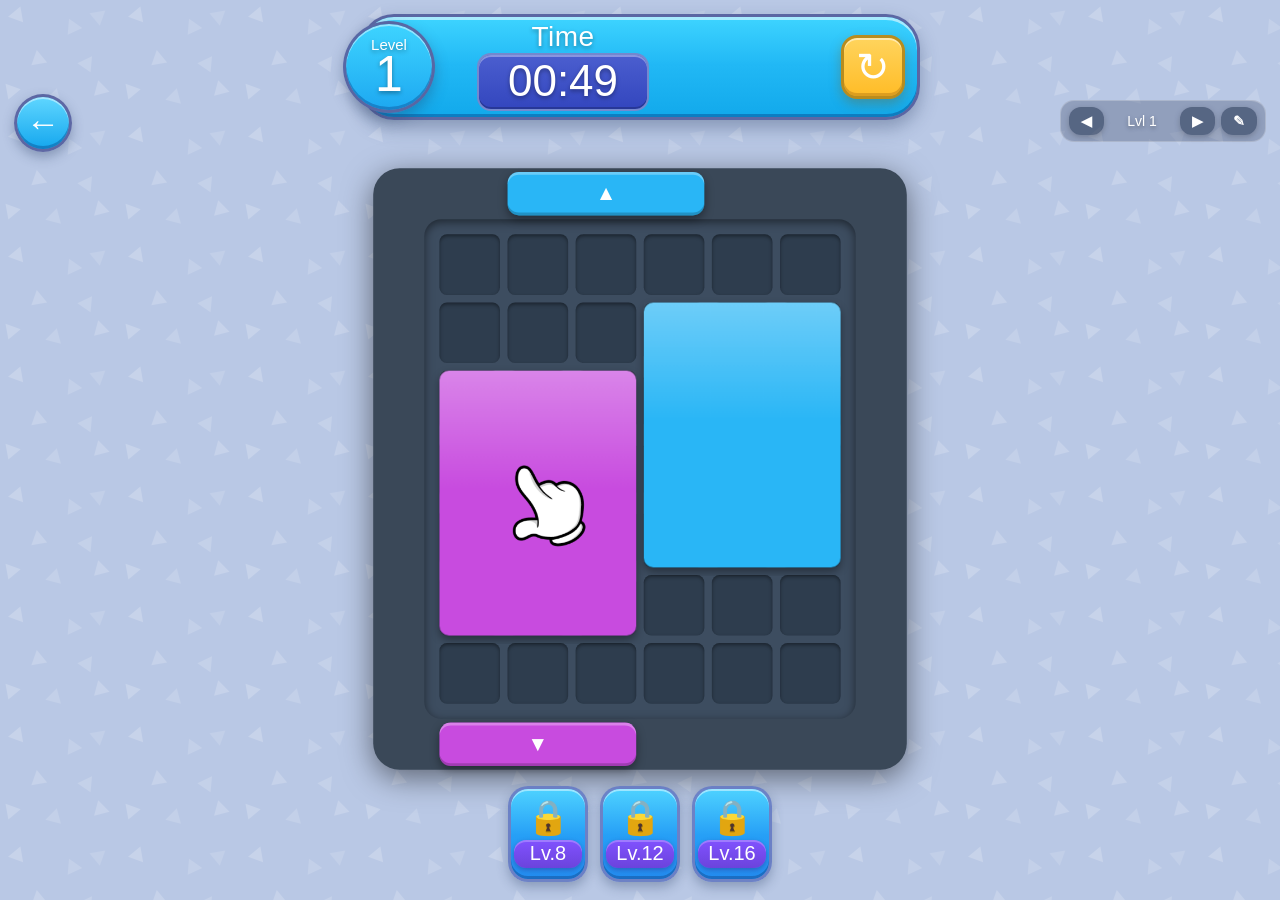
==== index.html @ 02e458e4 "27" ====
<!DOCTYPE html>
<html lang="ru">
<head>
  <meta charset="UTF-8">
  <meta name="viewport" content="width=device-width, initial-scale=1.0, user-scalable=no">
  <title>Puzzle</title>
  <link rel="stylesheet" href="css/game.css">
</head>
<body>
  <div id="hud-top">
    <button class="icon-btn" id="back-btn" aria-label="Back">←</button>
    <div id="hud-main">
      <div id="level-badge" aria-live="polite">
        <span class="badge-caption">Level</span>
        <span class="badge-value" id="level-value">1</span>
      </div>
      <div id="time-panel" aria-live="polite">
        <div id="time-caption">Time</div>
        <div id="time-value">03:30</div>
      </div>
      <button class="icon-btn icon-btn-restart" id="restart-btn" aria-label="Restart">↻</button>
    </div>
  </div>

  <div id="frame">
    <div id="scene">
      <div id="board"></div>
    </div>
  </div>

  <!-- Debug level nav -->
  <div id="level-nav" aria-label="Level debug switcher">
    <button class="nav-btn" id="prev-btn">◀</button>
    <span id="level-label">Lvl 1</span>
    <button class="nav-btn" id="next-btn">▶</button>
    <button class="nav-btn" id="editor-btn" title="Level Builder">✎</button>
  </div>

  <div id="boosters-bar" aria-label="Boosters">
    <button class="booster-btn" aria-label="Booster locked level 8">
      <span class="booster-icon">🔒</span>
      <span class="booster-lvl">Lv.8</span>
    </button>
    <button class="booster-btn" aria-label="Booster locked level 12">
      <span class="booster-icon">🔒</span>
      <span class="booster-lvl">Lv.12</span>
    </button>
    <button class="booster-btn" aria-label="Booster locked level 16">
      <span class="booster-icon">🔒</span>
      <span class="booster-lvl">Lv.16</span>
    </button>
  </div>

  <!-- Fade overlay -->
  <div id="fade-overlay"></div>
  <img id="tutorial-hand" src="tutor_hand.png" alt="" />
  <div id="start-overlay" style="display:none;">
    <div id="start-card">
      <h2 id="start-title">Well Done</h2>
      <div id="unlock-burst"></div>
      <div id="unlock-block" aria-hidden="true">
        <span class="stud"></span><span class="stud"></span>
        <span class="stud"></span><span class="stud"></span>
        <span class="stud"></span><span class="stud"></span>
        <span class="stud"></span><span class="stud"></span>
        <span class="arrow">↕</span>
      </div>
      <p id="start-subtitle">You have unlocked the <b>Arrow Block!</b></p>
      <p id="start-desc">Moves only in the given direction!</p>
      <button class="nav-btn" id="start-btn">CONTINUE</button>
    </div>
  </div>
  <div id="out-time-overlay" style="display:none;" aria-hidden="true">
    <div id="out-time-modal">
      <button id="out-time-close" class="out-time-close" aria-label="Close">✕</button>
      <div class="out-time-title">Out of Time!</div>
      <div class="out-time-card">
        <div class="out-time-clock">⏰</div>
        <div class="out-time-plus">+20</div>
        <div class="out-time-note">Get 20 seconds to keep playing!</div>
      </div>
      <button id="out-time-continue" class="out-time-cta">
        <span>Continue</span>
        <span class="out-time-price">🪙 900</span>
      </button>
    </div>

    <div id="fail-offer">
      <div class="fail-badge">30% OFF</div>
      <div class="fail-top">
        <div class="fail-coins"><span class="coin-stack">🪙🪙🪙</span><span class="coin-count">1200</span></div>
        <div class="fail-items">
          <span class="fail-item"><i>🧲</i>x1</span>
          <span class="fail-item"><i>⏰</i>x1</span>
          <span class="fail-item"><i>🚀</i>x1</span>
        </div>
      </div>
      <div class="fail-bottom">
        <div class="fail-label">Fail Offer</div>
        <div class="fail-price">5,99 US$</div>
        <button id="out-time-free" class="fail-free-btn">Continue Level for FREE</button>
      </div>
    </div>

    <div id="hold-hint">Hold to see the board</div>
  </div>

  <script src="js/constants.js"></script>
  <script src="levels/level1.js"></script>
  <script src="levels/level2.js"></script>
  <script src="levels/level3.js"></script>
  <script src="levels/level4.js"></script>
  <script src="levels/level5.js"></script>
  <script src="levels/level6.js"></script>
  <script src="levels/level7.js"></script>
  <script src="levels/level8.js"></script>
  <script src="levels/level9.js"></script>
  <script src="levels/level10.js"></script>
  <script src="levels/level11.js"></script>
  <script src="levels/level12.js"></script>
  <script src="levels/level13.js"></script>
  <script src="levels/level14.js"></script>
  <script src="levels/level15.js"></script>
  <script src="levels/level16.js"></script>
  <script src="levels/level17.js"></script>
  <script src="levels/level18.js"></script>
  <script src="levels/level19.js"></script>
  <script src="levels/level20.js"></script>
  <script src="levels/level21.js"></script>
  <script src="levels/level22.js"></script>
  <script src="levels/level23.js"></script>
  <script src="levels/level24.js"></script>
  <script src="levels/level25.js"></script>
  <script src="levels/level26.js"></script>
  <script src="levels/level27.js"></script>
  <script src="js/engine.js"></script>
  <script src="js/main.js"></script>
</body>
</html>
---- css/game.css ----
* { margin: 0; padding: 0; box-sizing: border-box; }

body {
  overflow: hidden;
  width: 100vw;
  height: 100dvh;
  background-color: #b9c8e5;
  background-image: url("data:image/svg+xml,%3Csvg xmlns='http://www.w3.org/2000/svg' width='120' height='120'%3E%3Cpolygon points='18,6 10,20 26,20' fill='rgba(255,255,255,0.2)' transform='rotate(20,18,13)'/%3E%3Cpolygon points='72,18 64,32 80,32' fill='rgba(255,255,255,0.15)' transform='rotate(-25,72,25)'/%3E%3Cpolygon points='100,8 92,22 108,22' fill='rgba(255,255,255,0.12)' transform='rotate(50,100,15)'/%3E%3Cpolygon points='38,50 30,64 46,64' fill='rgba(255,255,255,0.18)' transform='rotate(-10,38,57)'/%3E%3Cpolygon points='88,55 80,69 96,69' fill='rgba(255,255,255,0.16)' transform='rotate(35,88,62)'/%3E%3Cpolygon points='10,82 2,96 18,96' fill='rgba(255,255,255,0.2)' transform='rotate(-40,10,89)'/%3E%3Cpolygon points='55,88 47,102 63,102' fill='rgba(255,255,255,0.14)' transform='rotate(15,55,95)'/%3E%3Cpolygon points='100,80 92,94 108,94' fill='rgba(255,255,255,0.18)' transform='rotate(-15,100,87)'/%3E%3C/svg%3E");
  background-size: 120px 120px;
  font-family: 'Arial Black', Impact, sans-serif;
}

/* ── top HUD ──────────────────────────────────────────────────────────── */
#hud-top {
  position: fixed;
  top: max(10px, env(safe-area-inset-top));
  left: 0;
  right: 0;
  z-index: 10000;
  display: flex;
  align-items: center;
  justify-content: center;
  padding: 0 10px;
}
#hud-main {
  width: min(500px, calc(100vw - 20px));
  min-height: clamp(58px, 9.2vw, 74px);
  border-radius: clamp(24px, 4vw, 34px);
  border: 3px solid rgba(95, 99, 160, 0.95);
  background: linear-gradient(180deg, #3ed4ff 0%, #21b8f5 48%, #12a9eb 100%);
  box-shadow:
    inset 0 3px 0 rgba(255,255,255,0.55),
    inset 0 -3px 0 rgba(8,72,143,0.45),
    0 8px 18px rgba(34,56,94,0.34);
  padding: 6px clamp(8px, 2vw, 12px) 6px clamp(52px, 8.8vw, 62px);
  display: flex;
  align-items: center;
  justify-content: space-between;
  position: relative;
}
#level-badge {
  position: absolute;
  left: clamp(-20px, -3.8vw, -14px);
  top: 50%;
  transform: translateY(-50%);
  width: clamp(74px, 13.2vw, 92px);
  height: clamp(74px, 13.2vw, 92px);
  border-radius: 50%;
  border: 3px solid rgba(91, 99, 160, 0.95);
  background: linear-gradient(180deg, #3ed4ff 0%, #1da8f1 100%);
  box-shadow:
    inset 0 2px 0 rgba(255,255,255,0.45),
    inset 0 -3px 0 rgba(12,74,142,0.4),
    0 6px 14px rgba(34,56,94,0.34);
  color: #fff;
  display: flex;
  flex-direction: column;
  align-items: center;
  justify-content: center;
  text-shadow: 0 2px 4px rgba(0,0,0,0.35);
}
.badge-caption {
  font-size: clamp(11px, 2vw, 15px);
  line-height: 1;
}
.badge-value {
  font-size: clamp(35px, 6.2vw, 50px);
  line-height: 0.9;
}
#time-panel {
  margin-left: clamp(36px, 7vw, 52px);
  display: flex;
  flex-direction: column;
  align-items: center;
  gap: 2px;
  color: #fff;
  text-shadow: 0 2px 4px rgba(0,0,0,0.35);
}
#time-caption {
  font-size: clamp(18px, 3.6vw, 28px);
  line-height: 1;
  letter-spacing: 0.5px;
}
#time-value {
  font-size: clamp(30px, 5.3vw, 44px);
  line-height: 1;
  min-width: clamp(122px, 24vw, 172px);
  text-align: center;
  padding: 4px 10px 6px;
  border-radius: 14px;
  border: 2px solid rgba(122, 144, 208, 0.9);
  background: linear-gradient(180deg, #4b5ecf 0%, #3346be 100%);
  box-shadow:
    inset 0 2px 0 rgba(255,255,255,0.34),
    inset 0 -2px 0 rgba(26, 36, 102, 0.45);
}
.icon-btn {
  width: clamp(46px, 8vw, 58px);
  height: clamp(46px, 8vw, 58px);
  border: 3px solid rgba(95, 99, 160, 0.95);
  border-radius: 50%;
  background: linear-gradient(180deg, #5fd6ff 0%, #15a7ee 100%);
  color: #fff;
  font-size: clamp(24px, 4.6vw, 34px);
  line-height: 1;
  cursor: pointer;
  box-shadow:
    inset 0 2px 0 rgba(255,255,255,0.45),
    inset 0 -3px 0 rgba(9,72,138,0.42),
    0 5px 12px rgba(34,56,94,0.34);
}
.icon-btn-restart {
  border-radius: 16px;
  width: clamp(50px, 8.8vw, 64px);
  height: clamp(50px, 8.8vw, 64px);
  font-size: clamp(28px, 4.8vw, 40px);
  border-color: #b88c1e;
  background: linear-gradient(180deg, #ffd45d 0%, #ffbc27 100%);
  box-shadow:
    inset 0 2px 0 rgba(255,255,255,0.5),
    inset 0 -3px 0 rgba(179,121,18,0.45),
    0 5px 12px rgba(128,91,18,0.35);
}
.icon-btn:active { transform: scale(0.95); }
#back-btn {
  position: fixed;
  left: clamp(8px, 2vw, 16px);
  top: calc(max(10px, env(safe-area-inset-top)) + clamp(68px, 10vw, 84px));
}

/* ── рамка вокруг доски ───────────────────────────────────────────────── */
#frame {
  position: fixed;
  top: 55%;
  left: 50%;
  transform: translate(-50%, -50%);
  background: #3a4858;
  border-radius: 28px;
  box-shadow: 0 8px 32px rgba(0,0,0,0.5);
}

/* ── доска ────────────────────────────────────────────────────────────── */
#scene { position: relative; }

#board {
  display: grid;
  grid-template-columns: repeat(6, 64px);
  grid-template-rows:    repeat(7, 64px);
  gap: 8px;
  padding: 16px;
  background: #3d4d60;
  border-radius: 18px;
  box-shadow: inset 0 3px 10px rgba(0,0,0,0.5);
}

.board-cell {
  background: #2e3d4e;
  border-radius: 8px;
  box-shadow: inset 0 2px 4px rgba(0,0,0,0.4);
}

/* ── стенки ───────────────────────────────────────────────────────────── */
.wall {
  position: absolute;
  display: flex;
  align-items: center;
  justify-content: center;
  border-radius: 12px;
  color: white;
  font-size: 22px;
  z-index: 30;
  box-shadow: 0 4px 10px rgba(0,0,0,0.4),
              inset 0 3px 0 rgba(255,255,255,0.3),
              inset 0 -3px 0 rgba(0,0,0,0.2);
  pointer-events: none;
  user-select: none;
}

.wall.green  { background: #4caf50; }
.wall.cyan   { background: #29b6f6; }
.wall.purple { background: #c84bdf; }
.wall.orange { background: #ff9800; }
.wall.blue   { background: #1e88e5; }
.wall.yellow { background: #ffc107; }
.wall.red    { background: #f44336; }
.wall.pink   { background: #ff5fa2; }
.wall { transition: transform 0.12s, filter 0.12s, box-shadow 0.12s; }

@keyframes shake {
  0%,100% { transform: translateX(0); }
  20%     { transform: translateX(-7px); }
  40%     { transform: translateX(7px); }
  65%     { transform: translateX(-4px); }
  85%     { transform: translateX(4px); }
}
.figure.shake { animation: shake 0.35s ease; }

@keyframes jelly {
  0%   { transform: scale(1,    1   ); }
  18%  { transform: scale(1.13, 0.87); }
  38%  { transform: scale(0.9,  1.11); }
  56%  { transform: scale(1.07, 0.94); }
  72%  { transform: scale(0.97, 1.03); }
  86%  { transform: scale(1.02, 0.99); }
  100% { transform: scale(1,    1   ); }
}
.figure.jelly {
  animation: jelly 0.48s cubic-bezier(.36,.07,.19,.97);
  transform-origin: center bottom;
}

/* ── фигуры ───────────────────────────────────────────────────────────── */
.figure {
  position: absolute;
  cursor: grab;
  z-index: 10;
  user-select: none;
  touch-action: none;
  transition: transform 0.12s ease-out, filter 0.12s ease-out;
}
.figure.dragging {
  cursor: grabbing;
  z-index: 20;
  transform: scale(1.07) translateY(-6px);
  transition: left 0.07s ease-out, top 0.07s ease-out,
              transform 0.12s ease-out, filter 0.12s ease-out;
}
.figure.returning {
  transition: left 0.2s cubic-bezier(.25,.8,.25,1),
              top  0.2s cubic-bezier(.25,.8,.25,1),
              transform 0.12s ease-out, filter 0.12s ease-out;
}
@keyframes outlineBreak {
  0% { transform: scale(1.04); }
  45% { transform: scale(1.14); }
  100% { transform: scale(1); }
}
.figure.outline-break {
  animation: outlineBreak 0.3s ease-out;
}
.figure canvas {
  position: absolute;
  top: 0; left: 0;
  pointer-events: none;
}

/* ── внутренние серые блоки (неперетаскиваемые) ─────────────────────── */
.blocker {
  position: absolute;
  z-index: 7;
  pointer-events: none;
  user-select: none;
}
.blocker canvas {
  position: absolute;
  top: 0;
  left: 0;
  pointer-events: none;
  filter: saturate(0.2) brightness(0.9);
}
.figure-arrow {
  position: absolute;
  inset: 0;
  display: flex;
  align-items: center;
  justify-content: center;
  color: rgba(255,255,255,0.9);
  font-family: 'Arial Black', Impact, sans-serif;
  font-size: 52px;
  line-height: 1;
  text-shadow: 0 2px 8px rgba(0,0,0,0.35);
  pointer-events: none;
  z-index: 1;
}

/* ── призрак на сетке ────────────────────────────────────────────────── */
#ghost {
  position: absolute;
  z-index: 5;
  pointer-events: none;
  transition: left 0.05s ease-out, top 0.05s ease-out;
}
#ghost canvas {
  position: absolute;
  top: 0; left: 0;
}

/* ── fade overlay ────────────────────────────────────────────────────── */
#fade-overlay {
  position: fixed;
  inset: 0;
  background: #000;
  z-index: 99999;
  pointer-events: none;
  opacity: 1;
  transition: opacity 0.35s ease;
}
#tutorial-hand {
  position: fixed;
  left: 0;
  top: 0;
  width: 84px;
  height: auto;
  pointer-events: none;
  z-index: 9000;
  opacity: 0;
  display: none;
  transform: translate(0, 0);
  transition: opacity 0.22s ease;
}
#start-overlay {
  position: fixed;
  inset: 0;
  display: none;
  align-items: center;
  justify-content: center;
  background: rgba(0,0,0,0.86);
  z-index: 99998;
  opacity: 0;
  transition: opacity 0.3s ease;
}
#start-card {
  width: min(92vw, 430px);
  text-align: center;
  color: #fff;
  font-family: 'Arial Black', Impact, sans-serif;
  position: relative;
  padding: 24px 18px 28px;
}
#start-title {
  margin: 0 0 18px 0;
  font-size: clamp(46px, 10vw, 64px);
  line-height: 0.95;
  letter-spacing: 1px;
  color: #f6f7ff;
  text-shadow:
    0 0 0 #1f2fd9,
    0 4px 0 #2434e7,
    0 0 12px rgba(80,94,255,0.75);
}
#unlock-burst {
  position: absolute;
  left: 50%;
  top: 148px;
  transform: translateX(-50%);
  width: 280px;
  height: 280px;
  border-radius: 50%;
  background:
    radial-gradient(circle, rgba(255,255,255,0.58) 0%, rgba(255,255,255,0.18) 28%, rgba(255,255,255,0) 66%),
    conic-gradient(from 0deg, rgba(255,255,255,0.42), rgba(255,255,255,0.02), rgba(255,255,255,0.36), rgba(255,255,255,0.02), rgba(255,255,255,0.42));
  filter: blur(1px);
  z-index: 0;
  pointer-events: none;
}
#unlock-block {
  width: 126px;
  height: 186px;
  border-radius: 24px;
  margin: 0 auto 18px;
  position: relative;
  z-index: 1;
  background: linear-gradient(180deg, #ffa646 0%, #ff9f35 36%, #f58a1b 100%);
  box-shadow:
    inset 0 3px 0 rgba(255,255,255,0.45),
    inset 0 -4px 0 rgba(0,0,0,0.2),
    0 14px 36px rgba(0,0,0,0.56);
  display: grid;
  grid-template-columns: 1fr 1fr;
  grid-template-rows: repeat(4, 1fr);
  padding: 14px 16px;
  gap: 10px 12px;
}
#unlock-block .stud {
  background: #df7b15;
  border-radius: 999px;
  box-shadow: inset 0 2px 0 rgba(255,255,255,0.33), 0 1px 1px rgba(0,0,0,0.28);
}
#unlock-block .arrow {
  position: absolute;
  inset: 0;
  display: flex;
  align-items: center;
  justify-content: center;
  font-size: 112px;
  line-height: 1;
  color: rgba(255,248,231,0.76);
  text-shadow: 0 3px 8px rgba(0,0,0,0.28);
}
#start-subtitle {
  margin: 0 0 8px 0;
  font-size: clamp(27px, 5vw, 37px);
  line-height: 1.08;
}
#start-subtitle b {
  color: #2de03e;
}
#start-desc {
  margin: 0 0 20px 0;
  font-size: clamp(22px, 4.6vw, 32px);
  color: #b6aefb;
  text-shadow: 0 2px 7px rgba(123,112,255,0.55);
}
#start-overlay #start-btn {
  border: 3px solid #c28f0d;
  background: linear-gradient(180deg, #8bf913 0%, #47c80b 100%);
  color: #fff;
  box-shadow:
    inset 0 4px 0 rgba(255,255,255,0.24),
    0 7px 0 #2a8308,
    0 12px 22px rgba(0,0,0,0.5);
  font-size: clamp(34px, 7vw, 52px);
  padding: 12px 34px;
  border-radius: 24px;
  letter-spacing: 1px;
}
#start-overlay #start-btn:hover {
  background: linear-gradient(180deg, #97ff1f 0%, #54d711 100%);
}
#start-overlay #start-btn:active {
  transform: translateY(4px) scale(0.98);
  box-shadow:
    inset 0 4px 0 rgba(255,255,255,0.22),
    0 3px 0 #2a8308,
    0 8px 14px rgba(0,0,0,0.42);
}

/* ── out of time overlay ─────────────────────────────────────────────── */
#out-time-overlay {
  position: fixed;
  inset: 0;
  display: none;
  flex-direction: column;
  align-items: center;
  justify-content: center;
  gap: 12px;
  padding: max(14px, env(safe-area-inset-top)) 12px max(12px, env(safe-area-inset-bottom));
  background: rgba(15, 20, 39, 0.76);
  z-index: 99997;
  opacity: 0;
  transition: opacity 0.22s ease;
}
#out-time-overlay.preview-board {
  background: rgba(15, 20, 39, 0.2);
}
#out-time-overlay.preview-board #out-time-modal,
#out-time-overlay.preview-board #fail-offer {
  opacity: 0;
  transform: translateY(6px) scale(0.96);
}
#out-time-modal,
#fail-offer {
  transition: opacity 0.16s ease, transform 0.16s ease;
}
#out-time-modal {
  width: min(86vw, 350px);
  border-radius: 28px;
  border: 4px solid #a7c1ff;
  background: linear-gradient(180deg, #28c9ff 0%, #1fb9f2 100%);
  box-shadow:
    inset 0 3px 0 rgba(255,255,255,0.5),
    inset 0 -4px 0 rgba(13,95,166,0.45),
    0 18px 30px rgba(0,0,0,0.46);
  padding: 14px 12px 14px;
  position: relative;
}
.out-time-title {
  width: min(70vw, 250px);
  margin: -34px auto 12px;
  border-radius: 22px;
  border: 3px solid #92b2ff;
  background: linear-gradient(180deg, #48dbff 0%, #24bdf2 100%);
  text-align: center;
  color: #ffffff;
  text-shadow: 0 2px 4px rgba(0,0,0,0.35);
  font-size: clamp(24px, 6.2vw, 42px);
  padding: 8px 10px 10px;
  box-shadow:
    inset 0 2px 0 rgba(255,255,255,0.48),
    inset 0 -3px 0 rgba(20,105,178,0.45),
    0 8px 14px rgba(0,0,0,0.27);
}
.out-time-close {
  position: absolute;
  right: -10px;
  top: -10px;
  width: 44px;
  height: 44px;
  border-radius: 50%;
  border: 3px solid #f5a5b8;
  background: linear-gradient(180deg, #ff5f8d 0%, #e42f60 100%);
  color: #fff;
  font-size: 22px;
  cursor: pointer;
  box-shadow:
    inset 0 2px 0 rgba(255,255,255,0.42),
    inset 0 -3px 0 rgba(132,15,47,0.45),
    0 6px 10px rgba(0,0,0,0.3);
}
.out-time-card {
  border-radius: 20px;
  border: 3px solid #5087da;
  background: linear-gradient(180deg, #335fb2 0%, #3354a2 100%);
  box-shadow:
    inset 0 2px 0 rgba(255,255,255,0.24),
    inset 0 -2px 0 rgba(25,46,95,0.44);
  color: #fff;
  text-align: center;
  padding: 10px 8px 12px;
}
.out-time-clock {
  font-size: 58px;
  line-height: 1;
}
.out-time-plus {
  font-size: clamp(44px, 10vw, 74px);
  line-height: 0.95;
  text-shadow: 0 2px 4px rgba(0,0,0,0.36);
}
.out-time-note {
  margin-top: 4px;
  font-size: clamp(20px, 4.2vw, 28px);
  text-shadow: 0 2px 4px rgba(0,0,0,0.4);
}
.out-time-cta {
  width: min(66vw, 210px);
  margin: 12px auto 0;
  border-radius: 14px;
  border: 3px solid #8ec118;
  background: linear-gradient(180deg, #6bff21 0%, #31c80f 100%);
  color: #fff;
  text-shadow: 0 2px 4px rgba(0,0,0,0.35);
  font-size: clamp(26px, 5.6vw, 38px);
  line-height: 1;
  padding: 9px 8px 8px;
  display: flex;
  flex-direction: column;
  gap: 3px;
  cursor: pointer;
  box-shadow:
    inset 0 2px 0 rgba(255,255,255,0.46),
    inset 0 -3px 0 rgba(25,101,12,0.45),
    0 6px 12px rgba(0,0,0,0.3);
}
.out-time-price {
  font-size: clamp(24px, 5vw, 33px);
  color: #ff2c2c;
}
#fail-offer {
  width: min(86vw, 350px);
  border-radius: 18px;
  border: 3px solid #a79dff;
  background: linear-gradient(180deg, #a089ff 0%, #7b5eea 100%);
  box-shadow:
    inset 0 2px 0 rgba(255,255,255,0.35),
    inset 0 -3px 0 rgba(64,45,143,0.45),
    0 10px 20px rgba(0,0,0,0.35);
  padding: 10px 8px 8px;
  position: relative;
  margin-top: -2px;
}
.fail-badge {
  position: absolute;
  left: -8px;
  top: -14px;
  padding: 6px 8px;
  border-radius: 15px;
  border: 3px solid #ffd35b;
  background: #ff2c50;
  color: #fff;
  font-size: 20px;
  line-height: 0.9;
  text-align: center;
}
.fail-top {
  display: grid;
  grid-template-columns: 1fr 1.15fr;
  gap: 8px;
  margin-bottom: 8px;
}
.fail-coins,
.fail-items {
  border-radius: 14px;
  border: 2px solid rgba(165,184,255,0.88);
  background: rgba(88,68,184,0.56);
  color: #fff;
  text-align: center;
  text-shadow: 0 2px 4px rgba(0,0,0,0.32);
  font-size: clamp(20px, 4.4vw, 28px);
  padding: 8px 6px;
}
.fail-coins {
  display: flex;
  flex-direction: column;
  gap: 2px;
  justify-content: center;
}
.coin-stack {
  font-size: clamp(22px, 4.6vw, 30px);
  letter-spacing: -2px;
}
.coin-count {
  font-size: clamp(26px, 5vw, 34px);
}
.fail-items {
  display: flex;
  align-items: center;
  justify-content: center;
  gap: 6px;
}
.fail-item {
  min-width: 54px;
  border-radius: 10px;
  background: rgba(132, 115, 235, 0.5);
  padding: 6px 4px;
  font-size: clamp(17px, 3.6vw, 24px);
  line-height: 1;
}
.fail-item i {
  font-style: normal;
  display: block;
  font-size: clamp(20px, 3.8vw, 26px);
  margin-bottom: 3px;
}
.fail-bottom {
  display: grid;
  grid-template-columns: 1fr auto;
  gap: 8px;
  align-items: center;
}
.fail-label {
  color: #fff;
  font-size: clamp(30px, 6vw, 44px);
  text-shadow: 0 2px 4px rgba(0,0,0,0.33);
}
.fail-price {
  color: #fff;
  font-size: clamp(26px, 5vw, 35px);
  padding: 4px 8px 6px;
  border-radius: 10px;
  border: 2px solid #9de765;
  background: linear-gradient(180deg, #69d52b 0%, #3aaa13 100%);
  text-shadow: 0 2px 3px rgba(0,0,0,0.3);
}
.fail-free-btn {
  grid-column: 2;
  border-radius: 10px;
  border: 3px solid #f7b831;
  background: linear-gradient(180deg, #fff5da 0%, #ffe7b6 100%);
  color: #8f3f00;
  font-family: 'Arial Black', Impact, sans-serif;
  font-size: clamp(16px, 3.2vw, 20px);
  line-height: 1.04;
  padding: 7px 8px;
  cursor: pointer;
}
#hold-hint {
  margin-top: 6px;
  color: #fff;
  font-size: clamp(18px, 4.3vw, 30px);
  text-shadow: 0 2px 5px rgba(0,0,0,0.5);
  opacity: 0.96;
  user-select: none;
  letter-spacing: 0.2px;
}

@media (max-width: 420px) {
  #out-time-overlay {
    gap: 10px;
  }
  #out-time-modal,
  #fail-offer {
    width: calc(100vw - 24px);
  }
  .out-time-title {
    width: min(76vw, 236px);
  }
}

/* ── level nav (debug) ───────────────────────────────────────────────── */
#level-nav {
  position: fixed;
  top: calc(max(10px, env(safe-area-inset-top)) + clamp(74px, 11vw, 90px));
  right: clamp(8px, 1.8vw, 14px);
  display: flex;
  align-items: center;
  gap: 6px;
  z-index: 10001;
  padding: 6px 8px;
  border-radius: 14px;
  background: rgba(31, 44, 76, 0.26);
  border: 1px solid rgba(255,255,255,0.24);
}
#level-label {
  font-size: 14px;
  color: #fff;
  text-shadow: 0 2px 4px rgba(0,0,0,0.38);
  min-width: 64px;
  text-align: center;
}
.nav-btn {
  font-size: 14px;
  font-weight: 900;
  color: #fff;
  background: rgba(16, 31, 62, 0.45);
  border: none;
  border-radius: 12px;
  padding: 6px 12px;
  cursor: pointer;
  box-shadow: 0 2px 6px rgba(0,0,0,0.22);
  transition: background 0.12s, transform 0.1s;
  user-select: none;
}
.nav-btn:hover  { background: rgba(16, 31, 62, 0.64); }
.nav-btn:active { transform: scale(0.93); }

/* ── boosters ────────────────────────────────────────────────────────── */
#boosters-bar {
  position: fixed;
  left: 50%;
  bottom: max(18px, env(safe-area-inset-bottom));
  transform: translateX(-50%);
  z-index: 10001;
  display: flex;
  align-items: flex-end;
  justify-content: center;
  gap: 12px;
}
.booster-btn {
  width: clamp(62px, 10.5vw, 80px);
  height: clamp(76px, 13.4vw, 96px);
  border: 3px solid rgba(111, 127, 196, 0.96);
  border-radius: 20px;
  background: linear-gradient(180deg, #4ed2ff 0%, #269ff6 52%, #238cf0 100%);
  color: #fff;
  display: flex;
  flex-direction: column;
  align-items: center;
  justify-content: center;
  gap: 6px;
  cursor: pointer;
  box-shadow:
    inset 0 2px 0 rgba(255,255,255,0.45),
    inset 0 -3px 0 rgba(17,68,131,0.42),
    0 5px 12px rgba(34,56,94,0.32);
}
.booster-icon {
  font-size: clamp(26px, 4.5vw, 34px);
  line-height: 1;
}
.booster-lvl {
  font-size: clamp(14px, 2.7vw, 20px);
  line-height: 1;
  min-width: clamp(54px, 8.4vw, 68px);
  text-align: center;
  padding: 3px 8px 5px;
  border-radius: 12px;
  background: linear-gradient(180deg, #8152ff 0%, #6b43dc 100%);
  box-shadow:
    inset 0 2px 0 rgba(255,255,255,0.24),
    0 2px 5px rgba(48,22,112,0.36);
}
.booster-btn:active {
  transform: translateY(1px) scale(0.98);
}

@media (max-width: 680px) {
  #hud-main {
    width: calc(100vw - 16px);
    min-height: 58px;
    padding: 6px 8px 6px 50px;
  }
  #level-badge {
    width: 70px;
    height: 70px;
    left: -14px;
  }
  .badge-caption { font-size: 11px; }
  .badge-value { font-size: 33px; }
  #time-panel {
    margin-left: 34px;
    gap: 2px;
  }
  #time-caption { font-size: 17px; }
  #time-value {
    font-size: 28px;
    min-width: 114px;
    padding: 3px 8px 5px;
  }
  .icon-btn {
    width: 42px;
    height: 42px;
    font-size: 22px;
  }
  .icon-btn-restart {
    width: 46px;
    height: 46px;
    font-size: 25px;
    border-radius: 14px;
  }
  #back-btn { top: calc(max(10px, env(safe-area-inset-top)) + 64px); }
  #level-nav {
    top: calc(max(10px, env(safe-area-inset-top)) + 64px);
    right: 8px;
    gap: 5px;
    padding: 4px 6px;
  }
  #level-label {
    min-width: 44px;
    font-size: 12px;
  }
  .nav-btn {
    padding: 4px 8px;
    font-size: 12px;
  }
  #boosters-bar {
    gap: 10px;
  }
  .booster-btn {
    width: 62px;
    height: 76px;
    border-radius: 16px;
  }
  .booster-icon { font-size: 24px; }
  .booster-lvl {
    min-width: 52px;
    font-size: 13px;
    border-radius: 9px;
    padding: 3px 6px 4px;
  }
}

@media (min-width: 900px) {
  #hud-top {
    top: max(14px, env(safe-area-inset-top));
  }
  #hud-main {
    width: min(560px, calc(100vw - 180px));
  }
  #back-btn {
    left: max(14px, env(safe-area-inset-left));
  }
  #level-nav {
    right: max(14px, env(safe-area-inset-right));
  }
}
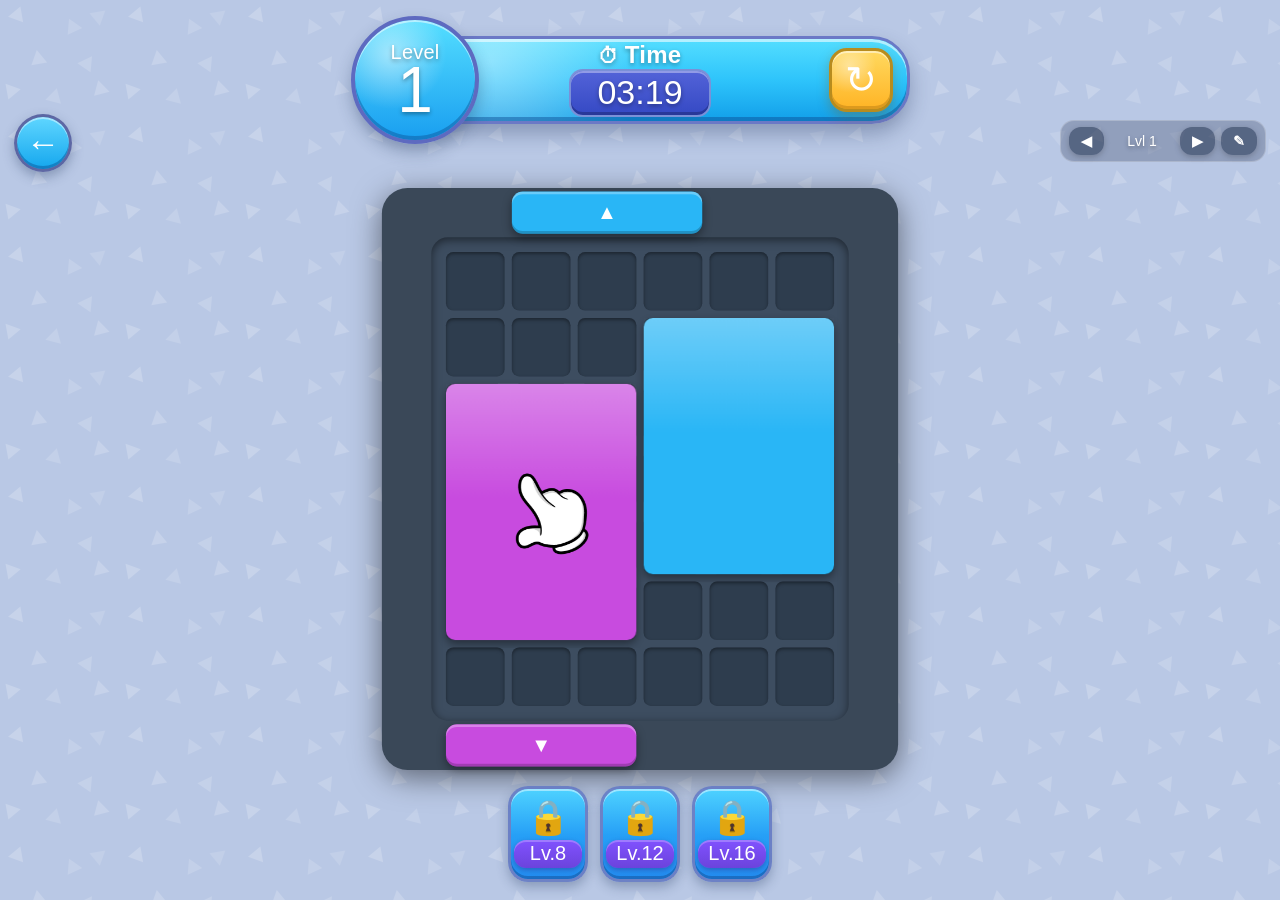
==== commit 527871a5: "обвесы" ====
--- a/index.html
+++ b/index.html
@@ -37,7 +37,7 @@
   </div>
 
   <div id="boosters-bar" aria-label="Boosters">
-    <button class="booster-btn" aria-label="Booster locked level 8">
+    <button class="booster-btn" id="booster-freeze" aria-label="Booster locked level 8">
       <span class="booster-icon">🔒</span>
       <span class="booster-lvl">Lv.8</span>
     </button>
@@ -56,14 +56,11 @@
   <img id="tutorial-hand" src="tutor_hand.png" alt="" />
   <div id="start-overlay" style="display:none;">
     <div id="start-card">
-      <h2 id="start-title">Well Done</h2>
-      <div id="unlock-burst"></div>
-      <div id="unlock-block" aria-hidden="true">
-        <span class="stud"></span><span class="stud"></span>
-        <span class="stud"></span><span class="stud"></span>
-        <span class="stud"></span><span class="stud"></span>
-        <span class="stud"></span><span class="stud"></span>
-        <span class="arrow">↕</span>
+      <h2 id="start-title">Booster Unlocked!</h2>
+      <div id="unlock-figure-wrap">
+        <div id="unlock-burst"></div>
+        <canvas id="unlock-canvas"></canvas>
+        <div id="unlock-fig-arrow">↕</div>
       </div>
       <p id="start-subtitle">You have unlocked the <b>Arrow Block!</b></p>
       <p id="start-desc">Moves only in the given direction!</p>
@@ -105,6 +102,15 @@
     <div id="hold-hint">Hold to see the board</div>
   </div>
 
+  <!-- Booster tutorial overlay -->
+  <div id="booster-tutorial" style="display:none;" aria-hidden="true">
+    <div id="booster-spotlight"></div>
+    <button id="booster-tutorial-btn" class="booster-btn">
+      <span class="booster-icon">🔒</span>
+      <span class="booster-lvl">Lv.8</span>
+    </button>
+  </div>
+
   <script src="js/constants.js"></script>
   <script src="levels/level1.js"></script>
   <script src="levels/level2.js"></script>
@@ -133,6 +139,11 @@
   <script src="levels/level25.js"></script>
   <script src="levels/level26.js"></script>
   <script src="levels/level27.js"></script>
+  <script src="levels/level28.js"></script>
+  <script src="levels/level29.js"></script>
+  <script src="levels/level30.js"></script>
+  <script src="levels/level31.js"></script>
+  <script src="levels/level32.js"></script>
   <script src="js/engine.js"></script>
   <script src="js/main.js"></script>
 </body>
--- a/css/game.css
+++ b/css/game.css
@@ -13,7 +13,7 @@
 /* ── top HUD ──────────────────────────────────────────────────────────── */
 #hud-top {
   position: fixed;
-  top: max(10px, env(safe-area-inset-top));
+  top: calc(max(12px, env(safe-area-inset-top)) + 20px);
   left: 0;
   right: 0;
   z-index: 10000;
@@ -23,35 +23,40 @@
   padding: 0 10px;
 }
 #hud-main {
-  width: min(500px, calc(100vw - 20px));
-  min-height: clamp(58px, 9.2vw, 74px);
-  border-radius: clamp(24px, 4vw, 34px);
-  border: 3px solid rgba(95, 99, 160, 0.95);
-  background: linear-gradient(180deg, #3ed4ff 0%, #21b8f5 48%, #12a9eb 100%);
-  box-shadow:
-    inset 0 3px 0 rgba(255,255,255,0.55),
-    inset 0 -3px 0 rgba(8,72,143,0.45),
-    0 8px 18px rgba(34,56,94,0.34);
-  padding: 6px clamp(8px, 2vw, 12px) 6px clamp(52px, 8.8vw, 62px);
-  display: flex;
-  align-items: center;
-  justify-content: space-between;
+  width: min(460px, calc(100vw - 40px));
+  min-height: clamp(70px, 10.8vw, 88px);
+  border-radius: clamp(26px, 4.8vw, 38px);
+  border: 3px solid #6b79c6;
+  background:
+    radial-gradient(circle at 22% 28%, rgba(255,255,255,0.42) 0, rgba(255,255,255,0) 36%),
+    linear-gradient(180deg, #54deff 0%, #2ec4fb 50%, #129fe9 100%);
+  box-shadow:
+    inset 0 3px 0 rgba(255,255,255,0.56),
+    inset 0 -4px 0 rgba(12,76,146,0.46),
+    0 10px 20px rgba(36,54,95,0.33);
+  padding: 8px clamp(10px, 2vw, 14px) 8px clamp(92px, 16vw, 118px);
+  display: flex;
+  align-items: center;
+  justify-content: flex-end;
   position: relative;
+  overflow: visible;
 }
 #level-badge {
   position: absolute;
-  left: clamp(-20px, -3.8vw, -14px);
+  left: clamp(-22px, -4vw, -14px);
   top: 50%;
   transform: translateY(-50%);
-  width: clamp(74px, 13.2vw, 92px);
-  height: clamp(74px, 13.2vw, 92px);
+  width: clamp(98px, 17vw, 128px);
+  height: clamp(98px, 17vw, 128px);
   border-radius: 50%;
-  border: 3px solid rgba(91, 99, 160, 0.95);
-  background: linear-gradient(180deg, #3ed4ff 0%, #1da8f1 100%);
-  box-shadow:
-    inset 0 2px 0 rgba(255,255,255,0.45),
-    inset 0 -3px 0 rgba(12,74,142,0.4),
-    0 6px 14px rgba(34,56,94,0.34);
+  border: 4px solid #5e6ac0;
+  background:
+    radial-gradient(circle at 30% 28%, rgba(255,255,255,0.5) 0, rgba(255,255,255,0) 46%),
+    linear-gradient(180deg, #54deff 0%, #199ef0 100%);
+  box-shadow:
+    inset 0 2px 0 rgba(255,255,255,0.5),
+    inset 0 -4px 0 rgba(12,73,139,0.4),
+    0 8px 16px rgba(34,56,94,0.32);
   color: #fff;
   display: flex;
   flex-direction: column;
@@ -60,15 +65,19 @@
   text-shadow: 0 2px 4px rgba(0,0,0,0.35);
 }
 .badge-caption {
-  font-size: clamp(11px, 2vw, 15px);
+  font-size: clamp(14px, 2.2vw, 20px);
   line-height: 1;
+  letter-spacing: 0.2px;
 }
 .badge-value {
-  font-size: clamp(35px, 6.2vw, 50px);
-  line-height: 0.9;
+  font-size: clamp(44px, 7.8vw, 64px);
+  line-height: 0.88;
 }
 #time-panel {
-  margin-left: clamp(36px, 7vw, 52px);
+  position: absolute;
+  left: 50%;
+  top: 50%;
+  transform: translate(-50%, -50%);
   display: flex;
   flex-direction: column;
   align-items: center;
@@ -77,22 +86,27 @@
   text-shadow: 0 2px 4px rgba(0,0,0,0.35);
 }
 #time-caption {
-  font-size: clamp(18px, 3.6vw, 28px);
+  font-size: clamp(15px, 2.6vw, 24px);
+  font-weight: 900;
   line-height: 1;
-  letter-spacing: 0.5px;
+  letter-spacing: 0.3px;
+}
+#time-caption::before {
+  content: "⏱ ";
+  font-size: 0.85em;
 }
 #time-value {
-  font-size: clamp(30px, 5.3vw, 44px);
+  font-size: clamp(22px, 4.2vw, 34px);
   line-height: 1;
-  min-width: clamp(122px, 24vw, 172px);
+  min-width: clamp(102px, 18vw, 142px);
   text-align: center;
-  padding: 4px 10px 6px;
+  padding: 4px 12px 6px;
   border-radius: 14px;
-  border: 2px solid rgba(122, 144, 208, 0.9);
-  background: linear-gradient(180deg, #4b5ecf 0%, #3346be 100%);
-  box-shadow:
-    inset 0 2px 0 rgba(255,255,255,0.34),
-    inset 0 -2px 0 rgba(26, 36, 102, 0.45);
+  border: 2px solid rgba(126, 148, 216, 0.95);
+  background: linear-gradient(180deg, #5363d8 0%, #3549c4 100%);
+  box-shadow:
+    inset 0 2px 0 rgba(255,255,255,0.36),
+    inset 0 -3px 0 rgba(26, 36, 102, 0.46);
 }
 .icon-btn {
   width: clamp(46px, 8vw, 58px);
@@ -110,12 +124,14 @@
     0 5px 12px rgba(34,56,94,0.34);
 }
 .icon-btn-restart {
-  border-radius: 16px;
-  width: clamp(50px, 8.8vw, 64px);
-  height: clamp(50px, 8.8vw, 64px);
-  font-size: clamp(28px, 4.8vw, 40px);
+  border-radius: 18px;
+  width: clamp(50px, 8.2vw, 64px);
+  height: clamp(50px, 8.2vw, 64px);
+  font-size: clamp(28px, 4.6vw, 38px);
   border-color: #b88c1e;
-  background: linear-gradient(180deg, #ffd45d 0%, #ffbc27 100%);
+  background:
+    radial-gradient(circle at 30% 26%, rgba(255,255,255,0.42) 0, rgba(255,255,255,0) 45%),
+    linear-gradient(180deg, #ffd95f 0%, #ffb425 100%);
   box-shadow:
     inset 0 2px 0 rgba(255,255,255,0.5),
     inset 0 -3px 0 rgba(179,121,18,0.45),
@@ -125,14 +141,14 @@
 #back-btn {
   position: fixed;
   left: clamp(8px, 2vw, 16px);
-  top: calc(max(10px, env(safe-area-inset-top)) + clamp(68px, 10vw, 84px));
+  top: calc(max(10px, env(safe-area-inset-top)) + 20px + clamp(68px, 10vw, 84px));
 }
 
 /* ── рамка вокруг доски ───────────────────────────────────────────────── */
 #frame {
   position: fixed;
   top: 55%;
-  left: 50%;
+  left: 50vw;
   transform: translate(-50%, -50%);
   background: #3a4858;
   border-radius: 28px;
@@ -328,8 +344,8 @@
   padding: 24px 18px 28px;
 }
 #start-title {
-  margin: 0 0 18px 0;
-  font-size: clamp(46px, 10vw, 64px);
+  margin: 0 0 14px 0;
+  font-size: clamp(34px, 7.5vw, 50px);
   line-height: 0.95;
   letter-spacing: 1px;
   color: #f6f7ff;
@@ -338,13 +354,20 @@
     0 4px 0 #2434e7,
     0 0 12px rgba(80,94,255,0.75);
 }
+#unlock-figure-wrap {
+  position: relative;
+  display: inline-flex;
+  align-items: center;
+  justify-content: center;
+  margin: 0 auto 14px;
+}
 #unlock-burst {
   position: absolute;
   left: 50%;
-  top: 148px;
-  transform: translateX(-50%);
-  width: 280px;
-  height: 280px;
+  top: 50%;
+  transform: translate(-50%, -50%);
+  width: 260px;
+  height: 260px;
   border-radius: 50%;
   background:
     radial-gradient(circle, rgba(255,255,255,0.58) 0%, rgba(255,255,255,0.18) 28%, rgba(255,255,255,0) 66%),
@@ -353,51 +376,34 @@
   z-index: 0;
   pointer-events: none;
 }
-#unlock-block {
-  width: 126px;
-  height: 186px;
-  border-radius: 24px;
-  margin: 0 auto 18px;
+#unlock-canvas {
   position: relative;
   z-index: 1;
-  background: linear-gradient(180deg, #ffa646 0%, #ff9f35 36%, #f58a1b 100%);
-  box-shadow:
-    inset 0 3px 0 rgba(255,255,255,0.45),
-    inset 0 -4px 0 rgba(0,0,0,0.2),
-    0 14px 36px rgba(0,0,0,0.56);
-  display: grid;
-  grid-template-columns: 1fr 1fr;
-  grid-template-rows: repeat(4, 1fr);
-  padding: 14px 16px;
-  gap: 10px 12px;
-}
-#unlock-block .stud {
-  background: #df7b15;
-  border-radius: 999px;
-  box-shadow: inset 0 2px 0 rgba(255,255,255,0.33), 0 1px 1px rgba(0,0,0,0.28);
-}
-#unlock-block .arrow {
+  display: block;
+}
+#unlock-fig-arrow {
   position: absolute;
   inset: 0;
-  display: flex;
-  align-items: center;
-  justify-content: center;
-  font-size: 112px;
-  line-height: 1;
-  color: rgba(255,248,231,0.76);
-  text-shadow: 0 3px 8px rgba(0,0,0,0.28);
+  z-index: 2;
+  display: flex;
+  align-items: center;
+  justify-content: center;
+  font-size: 56px;
+  color: rgba(255,255,255,0.9);
+  text-shadow: 0 2px 8px rgba(0,0,0,0.35);
+  pointer-events: none;
 }
 #start-subtitle {
-  margin: 0 0 8px 0;
-  font-size: clamp(27px, 5vw, 37px);
+  margin: 0 0 6px 0;
+  font-size: clamp(16px, 3.4vw, 22px);
   line-height: 1.08;
 }
 #start-subtitle b {
   color: #2de03e;
 }
 #start-desc {
-  margin: 0 0 20px 0;
-  font-size: clamp(22px, 4.6vw, 32px);
+  margin: 0 0 16px 0;
+  font-size: clamp(13px, 2.8vw, 17px);
   color: #b6aefb;
   text-shadow: 0 2px 7px rgba(123,112,255,0.55);
 }
@@ -406,23 +412,23 @@
   background: linear-gradient(180deg, #8bf913 0%, #47c80b 100%);
   color: #fff;
   box-shadow:
-    inset 0 4px 0 rgba(255,255,255,0.24),
-    0 7px 0 #2a8308,
-    0 12px 22px rgba(0,0,0,0.5);
-  font-size: clamp(34px, 7vw, 52px);
-  padding: 12px 34px;
-  border-radius: 24px;
+    inset 0 3px 0 rgba(255,255,255,0.24),
+    0 5px 0 #2a8308,
+    0 9px 16px rgba(0,0,0,0.45);
+  font-size: clamp(20px, 4.5vw, 30px);
+  padding: 8px 28px;
+  border-radius: 16px;
   letter-spacing: 1px;
 }
 #start-overlay #start-btn:hover {
   background: linear-gradient(180deg, #97ff1f 0%, #54d711 100%);
 }
 #start-overlay #start-btn:active {
-  transform: translateY(4px) scale(0.98);
-  box-shadow:
-    inset 0 4px 0 rgba(255,255,255,0.22),
-    0 3px 0 #2a8308,
-    0 8px 14px rgba(0,0,0,0.42);
+  transform: translateY(3px) scale(0.98);
+  box-shadow:
+    inset 0 3px 0 rgba(255,255,255,0.22),
+    0 2px 0 #2a8308,
+    0 6px 10px rgba(0,0,0,0.38);
 }
 
 /* ── out of time overlay ─────────────────────────────────────────────── */
@@ -680,7 +686,7 @@
 /* ── level nav (debug) ───────────────────────────────────────────────── */
 #level-nav {
   position: fixed;
-  top: calc(max(10px, env(safe-area-inset-top)) + clamp(74px, 11vw, 90px));
+  top: calc(max(10px, env(safe-area-inset-top)) + 20px + clamp(74px, 11vw, 90px));
   right: clamp(8px, 1.8vw, 14px);
   display: flex;
   align-items: center;
@@ -766,26 +772,25 @@
 
 @media (max-width: 680px) {
   #hud-main {
-    width: calc(100vw - 16px);
-    min-height: 58px;
-    padding: 6px 8px 6px 50px;
+    width: calc(100vw - 32px);
+    min-height: 66px;
+    padding: 7px 8px 7px 78px;
   }
   #level-badge {
-    width: 70px;
-    height: 70px;
+    width: 90px;
+    height: 90px;
     left: -14px;
   }
-  .badge-caption { font-size: 11px; }
-  .badge-value { font-size: 33px; }
+  .badge-caption { font-size: 13px; }
+  .badge-value { font-size: 40px; }
   #time-panel {
-    margin-left: 34px;
     gap: 2px;
   }
-  #time-caption { font-size: 17px; }
+  #time-caption { font-size: 15px; }
   #time-value {
-    font-size: 28px;
-    min-width: 114px;
-    padding: 3px 8px 5px;
+    font-size: 22px;
+    min-width: 102px;
+    padding: 4px 8px 5px;
   }
   .icon-btn {
     width: 42px;
@@ -795,12 +800,12 @@
   .icon-btn-restart {
     width: 46px;
     height: 46px;
-    font-size: 25px;
+    font-size: 24px;
     border-radius: 14px;
   }
-  #back-btn { top: calc(max(10px, env(safe-area-inset-top)) + 64px); }
+  #back-btn { top: calc(max(12px, env(safe-area-inset-top)) + 20px + 74px); }
   #level-nav {
-    top: calc(max(10px, env(safe-area-inset-top)) + 64px);
+    top: calc(max(10px, env(safe-area-inset-top)) + 20px + 64px);
     right: 8px;
     gap: 5px;
     padding: 4px 6px;
@@ -832,10 +837,10 @@
 
 @media (min-width: 900px) {
   #hud-top {
-    top: max(14px, env(safe-area-inset-top));
+    top: calc(max(16px, env(safe-area-inset-top)) + 20px);
   }
   #hud-main {
-    width: min(560px, calc(100vw - 180px));
+    width: min(540px, calc(100vw - 200px));
   }
   #back-btn {
     left: max(14px, env(safe-area-inset-left));
@@ -844,3 +849,123 @@
     right: max(14px, env(safe-area-inset-right));
   }
 }
+
+@media (max-width: 420px) {
+  #hud-main {
+    min-height: 62px;
+    padding-left: 72px;
+  }
+  #level-badge {
+    width: 84px;
+    height: 84px;
+    left: -12px;
+  }
+  .badge-caption { font-size: 12px; }
+  .badge-value { font-size: 36px; }
+  #time-caption { font-size: 14px; }
+  #time-value {
+    font-size: 20px;
+    min-width: 96px;
+    border-radius: 14px;
+    padding: 3px 8px 4px;
+  }
+  .icon-btn-restart {
+    width: 42px;
+    height: 42px;
+    font-size: 22px;
+  }
+}
+
+/* ── booster tutorial overlay ─────────────────────────────────────────── */
+#booster-tutorial {
+  position: fixed;
+  inset: 0;
+  z-index: 10500;
+  background: transparent;
+  opacity: 0;
+  transition: opacity 0.28s ease;
+  pointer-events: all;
+}
+#booster-spotlight {
+  position: fixed;
+  border-radius: 22px;
+  box-shadow: 0 0 0 9999px rgba(0,0,0,0.76);
+  pointer-events: none;
+  z-index: 10501;
+}
+#booster-tutorial-btn {
+  position: fixed;
+  z-index: 10502;
+  cursor: pointer;
+}
+
+/* ── booster unlocked state ───────────────────────────────────────────── */
+.booster-btn.unlocked {
+  background: linear-gradient(180deg, #6de4ff 0%, #1ab8f5 52%, #0ea0e0 100%);
+  border-color: rgba(80, 175, 220, 0.96);
+}
+.booster-btn.unlocked .booster-lvl {
+  background: linear-gradient(180deg, #ff6635 0%, #e8400a 100%);
+  font-size: clamp(18px, 3.6vw, 24px);
+  min-width: 0;
+  padding: 3px 10px 5px;
+  border-radius: 10px;
+  box-shadow:
+    inset 0 2px 0 rgba(255,255,255,0.28),
+    0 2px 5px rgba(160,40,0,0.36);
+}
+
+/* ── booster shatter / appear animations ─────────────────────────────── */
+@keyframes boosterShatter {
+  0%   { transform: scale(1); opacity: 1; }
+  18%  { transform: scale(1.22) rotate(5deg); filter: brightness(1.6); opacity: 1; }
+  42%  { transform: scale(0.76) rotate(-13deg) translateY(6px); opacity: 0.8; }
+  65%  { transform: scale(0.42) rotate(12deg); opacity: 0.35; }
+  100% { transform: scale(0) rotate(32deg); opacity: 0; }
+}
+@keyframes boosterAppear {
+  0%   { transform: scale(0) rotate(-22deg); opacity: 0; }
+  55%  { transform: scale(1.22) rotate(4deg); opacity: 1; }
+  78%  { transform: scale(0.92) rotate(-1deg); }
+  100% { transform: scale(1) rotate(0deg); opacity: 1; }
+}
+.booster-btn.shatter-out {
+  animation: boosterShatter 0.44s ease-in forwards;
+  pointer-events: none;
+}
+.booster-btn.appear-in {
+  animation: boosterAppear 0.48s cubic-bezier(.22,.61,.36,1) forwards;
+}
+
+/* ── frozen timer ─────────────────────────────────────────────────────── */
+#time-value {
+  transition: background 0.55s ease, border-color 0.55s ease,
+              box-shadow 0.55s ease, color 0.55s ease, text-shadow 0.55s ease;
+}
+#time-value.frozen {
+  background: linear-gradient(180deg, #4ccfff 0%, #18aaee 100%);
+  border-color: rgba(160, 224, 255, 0.96);
+  color: #eefcff;
+  text-shadow: 0 0 10px rgba(160,235,255,0.9), 0 2px 4px rgba(0,0,0,0.28);
+  animation: iceShimmer 1.6s ease-in-out infinite;
+}
+@keyframes iceShimmer {
+  0%, 100% { box-shadow:
+    inset 0 2px 0 rgba(255,255,255,0.52),
+    inset 0 -3px 0 rgba(10,60,130,0.38),
+    0 0 18px rgba(80,204,255,0.78),
+    0 0 36px rgba(60,164,255,0.42); }
+  50% { box-shadow:
+    inset 0 2px 0 rgba(255,255,255,0.52),
+    inset 0 -3px 0 rgba(10,60,130,0.38),
+    0 0 28px rgba(100,224,255,0.96),
+    0 0 54px rgba(80,184,255,0.62); }
+}
+#time-caption.frozen::before { content: "❄ "; }
+#hud-main.frozen {
+  box-shadow:
+    inset 0 3px 0 rgba(255,255,255,0.56),
+    inset 0 -4px 0 rgba(12,76,146,0.46),
+    0 10px 20px rgba(36,54,95,0.33),
+    0 0 28px rgba(80,204,255,0.55);
+}
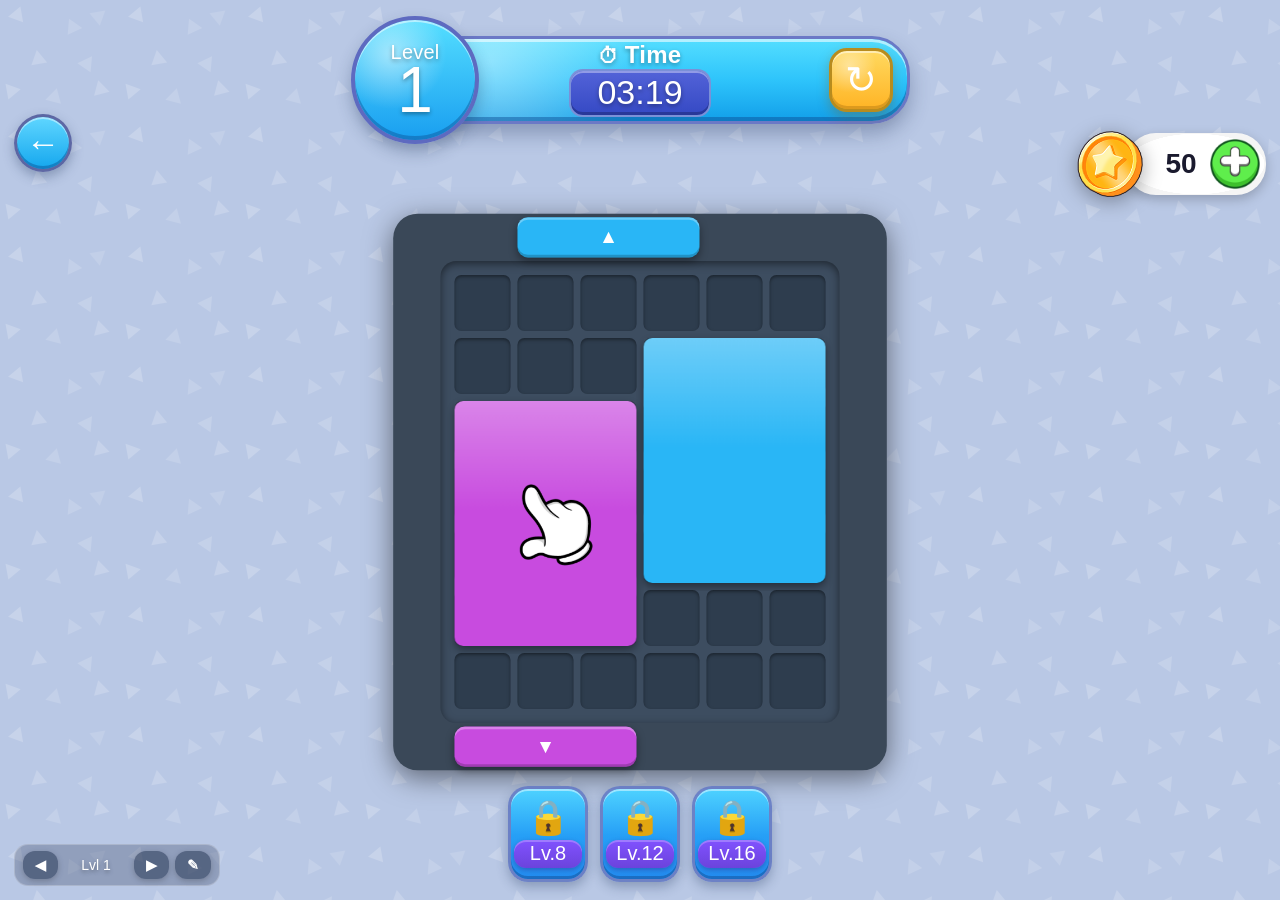
==== commit 1eb07581: "плашка софты" ====
--- a/index.html
+++ b/index.html
@@ -28,7 +28,16 @@
     </div>
   </div>
 
-  <!-- Debug level nav -->
+  <!-- Soft currency panel -->
+  <div id="soft-currency">
+    <img src="coin.png" class="sc-coin" alt="">
+    <div class="sc-panel">
+      <span id="sc-value">50</span>
+      <button id="sc-add-btn" aria-label="Add coins"><img src="ic_plus.png" alt="+"></button>
+    </div>
+  </div>
+
+  <!-- Debug level nav (moved to bottom-left) -->
   <div id="level-nav" aria-label="Level debug switcher">
     <button class="nav-btn" id="prev-btn">◀</button>
     <span id="level-label">Lvl 1</span>
--- a/css/game.css
+++ b/css/game.css
@@ -683,11 +683,70 @@
   }
 }
 
-/* ── level nav (debug) ───────────────────────────────────────────────── */
+/* ── soft currency panel ─────────────────────────────────────────────── */
+#soft-currency {
+  position: fixed;
+  top: calc(max(10px, env(safe-area-inset-top)) + 20px + clamp(74px, 11vw, 90px) + 10px);
+  right: clamp(8px, 1.8vw, 14px);
+  z-index: 10001;
+  display: flex;
+  align-items: center;
+}
+.sc-coin {
+  width: clamp(52px, 9vw, 68px);
+  height: clamp(52px, 9vw, 68px);
+  position: relative;
+  z-index: 2;
+  margin-right: clamp(-18px, -3vw, -14px);
+  filter: drop-shadow(0 4px 10px rgba(0,0,0,0.35));
+  pointer-events: none;
+  flex-shrink: 0;
+}
+.sc-panel {
+  display: flex;
+  align-items: center;
+  gap: 6px;
+  background-image: url('../core_universal_back.png');
+  background-size: 100% 100%;
+  background-color: #f5f5f5;
+  border-radius: 30px;
+  padding: 6px 6px 6px clamp(24px, 4vw, 32px);
+  min-width: clamp(110px, 20vw, 140px);
+  box-shadow: 0 4px 12px rgba(0,0,0,0.22);
+}
+#sc-value {
+  font-family: 'Arial Black', Impact, sans-serif;
+  font-size: clamp(20px, 3.8vw, 28px);
+  font-weight: 900;
+  color: #1a1a2e;
+  line-height: 1;
+  flex: 1;
+  text-align: center;
+}
+#sc-add-btn {
+  width: clamp(38px, 7vw, 50px);
+  height: clamp(38px, 7vw, 50px);
+  border: none;
+  background: none;
+  padding: 0;
+  cursor: pointer;
+  flex-shrink: 0;
+  display: flex;
+  align-items: center;
+  justify-content: center;
+}
+#sc-add-btn img {
+  width: 100%;
+  height: 100%;
+  display: block;
+}
+#sc-add-btn:active { transform: scale(0.92); }
+
+/* ── level nav (debug, bottom-left) ─────────────────────────────────── */
 #level-nav {
   position: fixed;
-  top: calc(max(10px, env(safe-area-inset-top)) + 20px + clamp(74px, 11vw, 90px));
-  right: clamp(8px, 1.8vw, 14px);
+  bottom: max(14px, env(safe-area-inset-bottom));
+  left: max(10px, env(safe-area-inset-left));
   display: flex;
   align-items: center;
   gap: 6px;
@@ -804,9 +863,11 @@
     border-radius: 14px;
   }
   #back-btn { top: calc(max(12px, env(safe-area-inset-top)) + 20px + 74px); }
+  #soft-currency {
+    top: calc(max(12px, env(safe-area-inset-top)) + 20px + 74px + 8px);
+    right: 8px;
+  }
   #level-nav {
-    top: calc(max(10px, env(safe-area-inset-top)) + 20px + 64px);
-    right: 8px;
     gap: 5px;
     padding: 4px 6px;
   }
@@ -845,8 +906,11 @@
   #back-btn {
     left: max(14px, env(safe-area-inset-left));
   }
+  #soft-currency {
+    right: max(14px, env(safe-area-inset-right));
+  }
   #level-nav {
-    right: max(14px, env(safe-area-inset-right));
+    left: max(14px, env(safe-area-inset-left));
   }
 }
 
@@ -969,3 +1033,88 @@
     0 10px 20px rgba(36,54,95,0.33),
     0 0 28px rgba(80,204,255,0.55);
 }
+
+/* ── freeze world effect ──────────────────────────────────────────────── */
+body   { transition: background-color 0.85s ease; }
+#frame { transition: box-shadow 0.85s ease; }
+#board { transition: background 0.85s ease; }
+.board-cell { transition: background 0.85s ease; }
+
+body.frozen {
+  background-color: #7ac6e8;
+}
+#frame.frozen {
+  box-shadow:
+    0 8px 32px rgba(0,0,0,0.5),
+    0 0 0 3px rgba(120,230,255,0.82),
+    0 0 38px rgba(80,210,255,0.58),
+    0 0 88px rgba(50,180,255,0.30);
+}
+#board.frozen {
+  background: #254d70;
+}
+#board.frozen .board-cell {
+  background: #193c54;
+}
+
+/* freeze flash on activation */
+.freeze-flash {
+  position: fixed;
+  inset: 0;
+  background: radial-gradient(ellipse at 50% 55%, rgba(200,248,255,0.55) 0%, rgba(130,215,255,0.70) 100%);
+  pointer-events: none;
+  z-index: 9500;
+  animation: freezeFlash 0.60s ease-out forwards;
+}
+@keyframes freezeFlash {
+  0%   { opacity: 1; }
+  100% { opacity: 0; }
+}
+
+/* ice shard particles */
+.ice-shard {
+  position: fixed;
+  pointer-events: none;
+  z-index: 9500;
+  border-radius: 3px;
+  box-shadow: 0 0 8px rgba(100, 215, 255, 0.9);
+}
+
+/* frost shimmer overlay inside #frame */
+.freeze-scene-overlay {
+  position: absolute;
+  inset: 0;
+  border-radius: 28px;
+  pointer-events: none;
+  z-index: 50;
+  opacity: 0;
+  transition: opacity 0.85s ease;
+  background:
+    radial-gradient(ellipse at 18% 16%, rgba(210,246,255,0.22) 0%, transparent 36%),
+    radial-gradient(ellipse at 82% 18%, rgba(185,238,255,0.15) 0%, transparent 28%),
+    radial-gradient(ellipse at 55% 84%, rgba(205,242,255,0.17) 0%, transparent 30%),
+    radial-gradient(ellipse at 10% 80%, rgba(195,232,255,0.12) 0%, transparent 25%),
+    radial-gradient(ellipse at 50% 50%, rgba(170,228,255,0.07) 0%, transparent 55%);
+  animation: freezeOverlayPulse 2.6s ease-in-out infinite;
+}
+.freeze-scene-overlay.active {
+  opacity: 1;
+}
+@keyframes freezeOverlayPulse {
+  0%, 100% { filter: brightness(0.97); }
+  50%       { filter: brightness(1.05); }
+}
+
+/* thaw vapor on deactivation */
+.thaw-vapor {
+  position: fixed;
+  pointer-events: none;
+  z-index: 9500;
+  border-radius: 50%;
+  background: radial-gradient(circle, rgba(230,246,255,0.70) 0%, rgba(180,228,255,0.25) 100%);
+  animation: thawVapor 1.35s ease-out forwards;
+}
+@keyframes thawVapor {
+  0%   { transform: translateY(0)    scale(1);   opacity: 0.75; }
+  100% { transform: translateY(-62px) scale(3.0); opacity: 0; }
+}
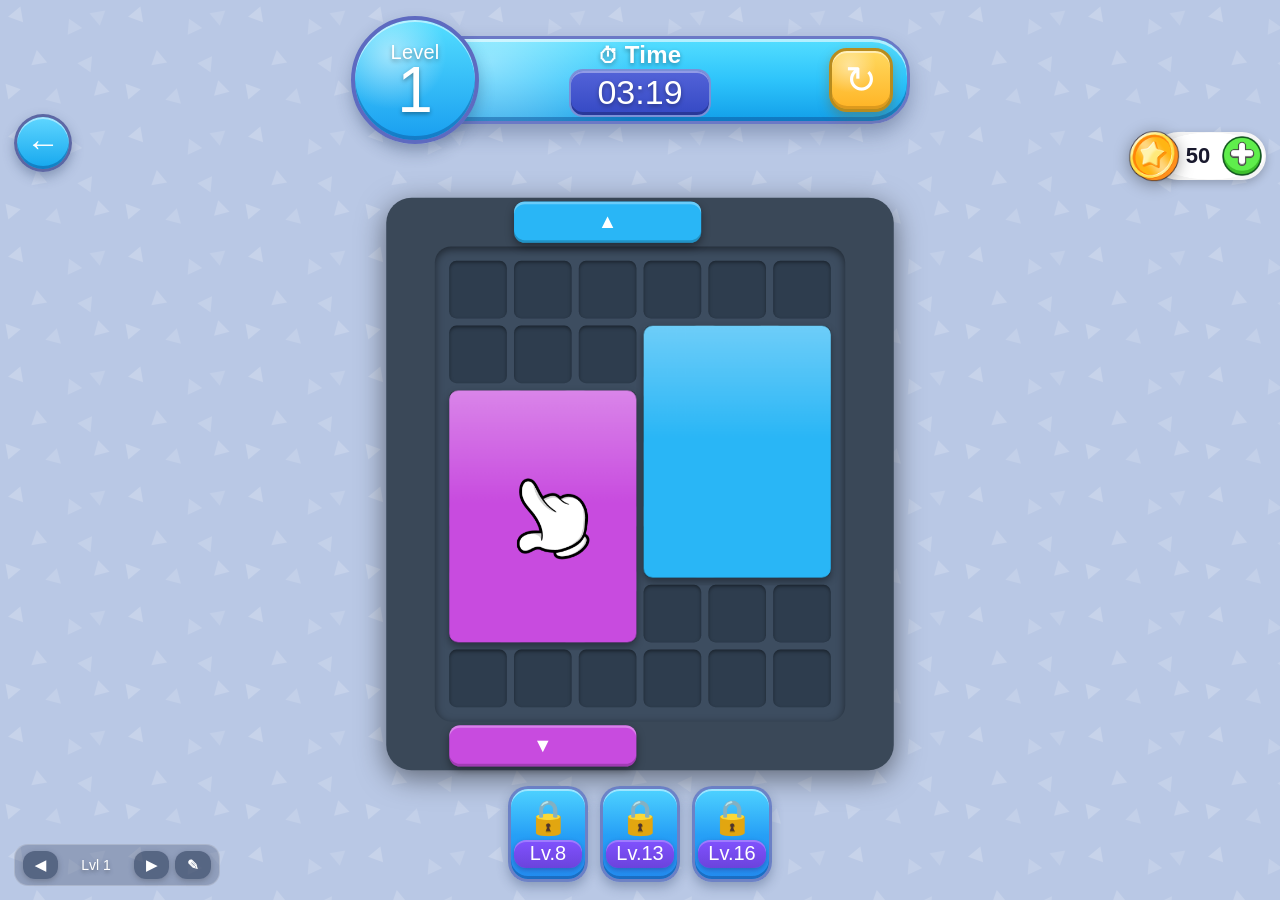
==== commit 13562e7b: "логика динамита" ====
--- a/index.html
+++ b/index.html
@@ -50,9 +50,9 @@
       <span class="booster-icon">🔒</span>
       <span class="booster-lvl">Lv.8</span>
     </button>
-    <button class="booster-btn" aria-label="Booster locked level 12">
+    <button class="booster-btn" id="booster-dynamite" aria-label="Booster locked level 13">
       <span class="booster-icon">🔒</span>
-      <span class="booster-lvl">Lv.12</span>
+      <span class="booster-lvl">Lv.13</span>
     </button>
     <button class="booster-btn" aria-label="Booster locked level 16">
       <span class="booster-icon">🔒</span>
@@ -120,6 +120,15 @@
     </button>
   </div>
 
+  <!-- Dynamite booster tutorial overlay -->
+  <div id="dynamite-tutorial" style="display:none;" aria-hidden="true">
+    <div id="dynamite-spotlight"></div>
+    <button id="dynamite-tutorial-btn" class="booster-btn">
+      <span class="booster-icon">🔒</span>
+      <span class="booster-lvl">Lv.13</span>
+    </button>
+  </div>
+
   <script src="js/constants.js"></script>
   <script src="levels/level1.js"></script>
   <script src="levels/level2.js"></script>
--- a/css/game.css
+++ b/css/game.css
@@ -693,30 +693,30 @@
   align-items: center;
 }
 .sc-coin {
-  width: clamp(52px, 9vw, 68px);
-  height: clamp(52px, 9vw, 68px);
+  width: clamp(40px, 7vw, 52px);
+  height: clamp(40px, 7vw, 52px);
   position: relative;
   z-index: 2;
-  margin-right: clamp(-18px, -3vw, -14px);
-  filter: drop-shadow(0 4px 10px rgba(0,0,0,0.35));
+  margin-right: clamp(-26px, -4.5vw, -20px);
+  filter: drop-shadow(0 3px 8px rgba(0,0,0,0.35));
   pointer-events: none;
   flex-shrink: 0;
 }
 .sc-panel {
   display: flex;
   align-items: center;
-  gap: 6px;
+  gap: 4px;
   background-image: url('../core_universal_back.png');
   background-size: 100% 100%;
   background-color: #f5f5f5;
-  border-radius: 30px;
-  padding: 6px 6px 6px clamp(24px, 4vw, 32px);
-  min-width: clamp(110px, 20vw, 140px);
-  box-shadow: 0 4px 12px rgba(0,0,0,0.22);
+  border-radius: 24px;
+  padding: 4px 4px 4px clamp(18px, 3.2vw, 24px);
+  min-width: clamp(88px, 16vw, 112px);
+  box-shadow: 0 3px 10px rgba(0,0,0,0.22);
 }
 #sc-value {
   font-family: 'Arial Black', Impact, sans-serif;
-  font-size: clamp(20px, 3.8vw, 28px);
+  font-size: clamp(16px, 3vw, 22px);
   font-weight: 900;
   color: #1a1a2e;
   line-height: 1;
@@ -724,8 +724,8 @@
   text-align: center;
 }
 #sc-add-btn {
-  width: clamp(38px, 7vw, 50px);
-  height: clamp(38px, 7vw, 50px);
+  width: clamp(30px, 5.5vw, 40px);
+  height: clamp(30px, 5.5vw, 40px);
   border: none;
   background: none;
   padding: 0;
@@ -1118,3 +1118,73 @@
   0%   { transform: translateY(0)    scale(1);   opacity: 0.75; }
   100% { transform: translateY(-62px) scale(3.0); opacity: 0; }
 }
+
+/* ── Dynamite tutorial overlay ────────────────────────────────────────── */
+#dynamite-tutorial {
+  position: fixed;
+  inset: 0;
+  z-index: 10500;
+  background: transparent;
+  opacity: 0;
+  transition: opacity 0.28s ease;
+  pointer-events: all;
+}
+#dynamite-spotlight {
+  position: fixed;
+  border-radius: 22px;
+  box-shadow: 0 0 0 9999px rgba(0,0,0,0.76);
+  pointer-events: none;
+  z-index: 10501;
+}
+#dynamite-tutorial-btn {
+  position: fixed;
+  z-index: 10502;
+  cursor: pointer;
+}
+
+/* ── Dynamite target figure highlight ────────────────────────────────── */
+@keyframes dynamiteGlow {
+  0%, 100% {
+    filter: drop-shadow(0 0 7px rgba(255, 120, 0, 0.75)) brightness(1.05);
+  }
+  50% {
+    filter: drop-shadow(0 0 20px rgba(255, 80, 0, 1)) drop-shadow(0 0 10px rgba(255, 210, 0, 0.85)) brightness(1.18);
+  }
+}
+.figure.dynamite-target {
+  animation: dynamiteGlow 0.7s ease-in-out infinite;
+  cursor: pointer !important;
+}
+
+/* ── Dynamite overlay on figure ──────────────────────────────────────── */
+@keyframes dynamiteBounceIn {
+  0%   { transform: translate(-50%, -50%) scale(0) rotate(-20deg); opacity: 0; }
+  60%  { transform: translate(-50%, -50%) scale(1.25) rotate(6deg); opacity: 1; }
+  100% { transform: translate(-50%, -50%) scale(1) rotate(0deg);    opacity: 1; }
+}
+.dynamite-overlay {
+  position: fixed;
+  z-index: 10600;
+  font-size: 56px;
+  line-height: 1;
+  transform: translate(-50%, -50%);
+  pointer-events: none;
+  filter: drop-shadow(0 4px 10px rgba(0,0,0,0.65));
+  animation: dynamiteBounceIn 0.32s cubic-bezier(.22,.61,.36,1) forwards;
+}
+
+/* ── Dynamite beep ring ──────────────────────────────────────────────── */
+@keyframes dynamiteBeepRing {
+  0%   { transform: translate(-50%, -50%) scale(0.5); opacity: 0.95; border-width: 5px; }
+  100% { transform: translate(-50%, -50%) scale(2.6); opacity: 0;    border-width: 1px; }
+}
+.dynamite-beep-ring {
+  position: fixed;
+  z-index: 10601;
+  width: 72px;
+  height: 72px;
+  border-radius: 50%;
+  border: 5px solid #ff5500;
+  pointer-events: none;
+  animation: dynamiteBeepRing 0.38s ease-out forwards;
+}
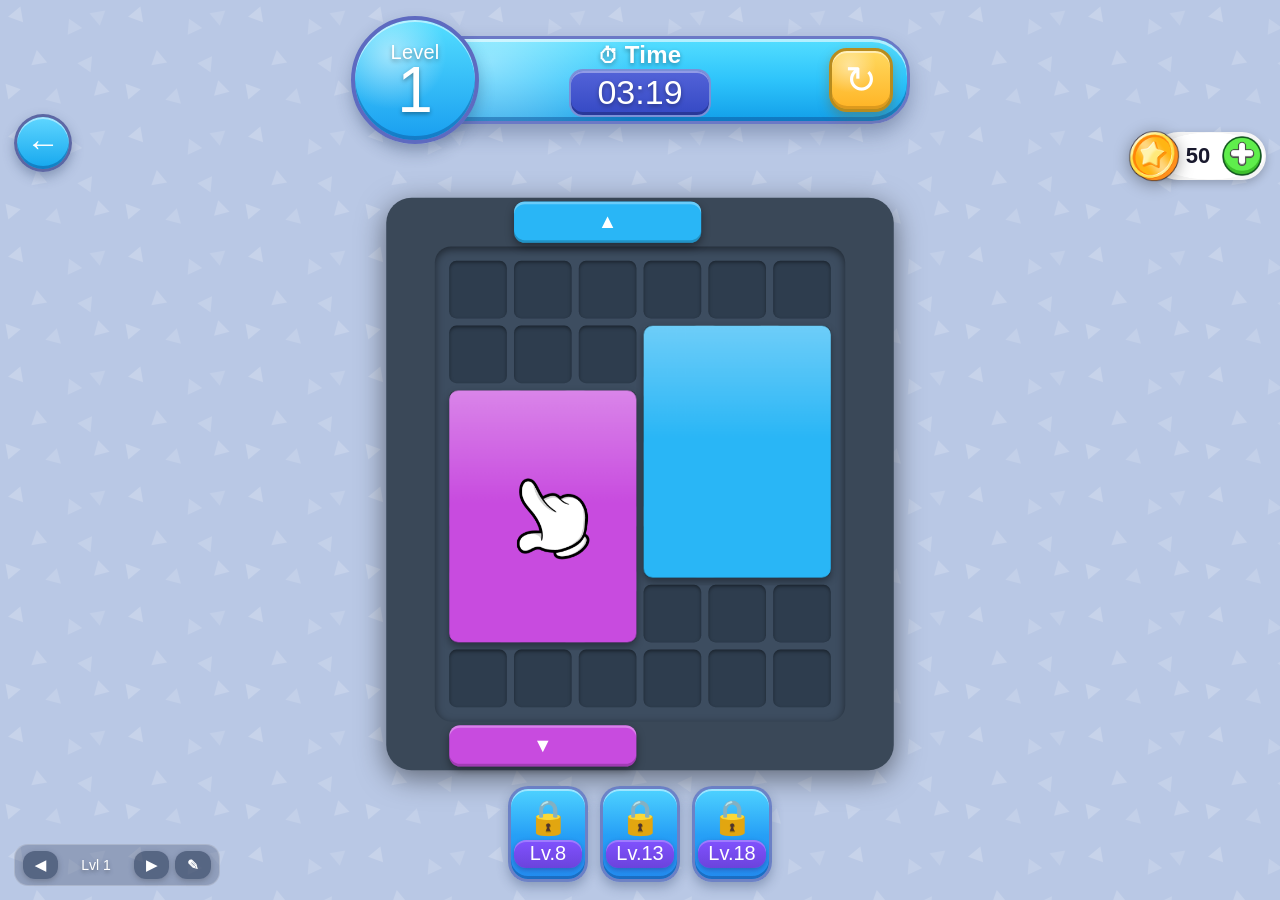
==== commit 76755fd7: "фикс уровней + бустеры 3 шт" ====
--- a/index.html
+++ b/index.html
@@ -54,9 +54,9 @@
       <span class="booster-icon">🔒</span>
       <span class="booster-lvl">Lv.13</span>
     </button>
-    <button class="booster-btn" aria-label="Booster locked level 16">
+    <button class="booster-btn" id="booster-blackhole" aria-label="Booster locked level 18">
       <span class="booster-icon">🔒</span>
-      <span class="booster-lvl">Lv.16</span>
+      <span class="booster-lvl">Lv.18</span>
     </button>
   </div>
 
@@ -129,6 +129,15 @@
     </button>
   </div>
 
+  <!-- Black Hole booster tutorial overlay -->
+  <div id="blackhole-tutorial" style="display:none;" aria-hidden="true">
+    <div id="blackhole-spotlight"></div>
+    <button id="blackhole-tutorial-btn" class="booster-btn">
+      <span class="booster-icon">🔒</span>
+      <span class="booster-lvl">Lv.18</span>
+    </button>
+  </div>
+
   <script src="js/constants.js"></script>
   <script src="levels/level1.js"></script>
   <script src="levels/level2.js"></script>
--- a/css/game.css
+++ b/css/game.css
@@ -210,6 +210,17 @@
   85%     { transform: translateX(4px); }
 }
 .figure.shake { animation: shake 0.35s ease; }
+
+@keyframes screen-shake {
+  0%,100% { transform: translate(0, 0) rotate(0deg); }
+  15%     { transform: translate(-6px, -4px) rotate(-0.6deg); }
+  30%     { transform: translate(6px, 3px) rotate(0.6deg); }
+  45%     { transform: translate(-5px, 5px) rotate(-0.4deg); }
+  60%     { transform: translate(5px, -3px) rotate(0.4deg); }
+  75%     { transform: translate(-3px, 2px) rotate(-0.2deg); }
+  90%     { transform: translate(3px, -2px) rotate(0.2deg); }
+}
+body.explosion-shake { animation: screen-shake 0.38s ease; }
 
 @keyframes jelly {
   0%   { transform: scale(1,    1   ); }
@@ -1001,6 +1012,114 @@
   animation: boosterAppear 0.48s cubic-bezier(.22,.61,.36,1) forwards;
 }
 
+/* ── Booster depleted state ───────────────────────────────────────────── */
+.booster-btn.depleted {
+  opacity: 0.42;
+  filter: grayscale(0.72) brightness(0.78);
+  cursor: default;
+}
+
+/* ── Booster shake (empty tap) ────────────────────────────────────────── */
+@keyframes boosterShakeAnim {
+  0%, 100% { transform: translateX(0) rotate(0deg); }
+  18%  { transform: translateX(-5px) rotate(-4deg); }
+  42%  { transform: translateX(5px)  rotate(4deg); }
+  68%  { transform: translateX(-3px) rotate(-2deg); }
+  84%  { transform: translateX(2px)  rotate(1deg); }
+}
+.booster-btn.booster-shake {
+  animation: boosterShakeAnim 0.34s ease-in-out;
+}
+
+/* ── Dynamite selectable (free use) ──────────────────────────────────── */
+@keyframes dynamiteSelectGlow {
+  0%, 100% { filter: drop-shadow(0 0 5px rgba(255, 100, 0, 0.55)); }
+  50%       { filter: drop-shadow(0 0 14px rgba(255, 80, 0, 0.9)) brightness(1.12); }
+}
+.dynamite-selectable {
+  animation: dynamiteSelectGlow 0.75s ease-in-out infinite;
+  cursor: crosshair !important;
+}
+
+/* ── Black Hole tutorial overlay ─────────────────────────────────────── */
+#blackhole-tutorial {
+  position: fixed;
+  inset: 0;
+  z-index: 10500;
+  background: transparent;
+  opacity: 0;
+  transition: opacity 0.28s ease;
+  pointer-events: all;
+}
+#blackhole-spotlight {
+  position: fixed;
+  border-radius: 22px;
+  box-shadow: 0 0 0 9999px rgba(0,0,0,0.76);
+  pointer-events: none;
+  z-index: 10501;
+}
+#blackhole-tutorial-btn {
+  position: fixed;
+  z-index: 10502;
+  cursor: pointer;
+}
+
+/* ── Black Hole target highlight ─────────────────────────────────────── */
+@keyframes blackholeTargetGlow {
+  0%, 100% { filter: drop-shadow(0 0 6px rgba(160, 0, 255, 0.6)); }
+  50%       { filter: drop-shadow(0 0 18px rgba(180, 40, 255, 1)) drop-shadow(0 0 8px rgba(220, 140, 255, 0.8)) brightness(1.15); }
+}
+.blackhole-target {
+  animation: blackholeTargetGlow 0.75s ease-in-out infinite;
+  cursor: pointer !important;
+}
+@keyframes blackholeSelectGlow {
+  0%, 100% { filter: drop-shadow(0 0 5px rgba(160, 0, 255, 0.5)); }
+  50%       { filter: drop-shadow(0 0 13px rgba(180, 40, 255, 0.9)) brightness(1.1); }
+}
+.blackhole-selectable {
+  animation: blackholeSelectGlow 0.75s ease-in-out infinite;
+  cursor: crosshair !important;
+}
+
+/* ── Black Hole effect overlay ───────────────────────────────────────── */
+.blackhole-overlay {
+  position: fixed;
+  z-index: 10600;
+  width: 92px;
+  height: 92px;
+  border-radius: 50%;
+  transform: translate(-50%, -50%) scale(0);
+  pointer-events: none;
+  background: radial-gradient(circle, #000000 28%, #18003a 52%, #6600bb 72%, #aa00ff 86%, transparent 100%);
+  box-shadow:
+    0 0 0 2px rgba(170, 0, 255, 0.65),
+    0 0 24px rgba(140, 0, 220, 0.78),
+    0 0 58px rgba(100, 0, 180, 0.44);
+}
+@keyframes blackholeRingRotate {
+  from { transform: rotate(0deg); }
+  to   { transform: rotate(360deg); }
+}
+.blackhole-ring {
+  position: absolute;
+  inset: -16px;
+  border-radius: 50%;
+  border: 6px solid transparent;
+  border-top-color: rgba(230, 150, 255, 0.92);
+  border-right-color: rgba(180, 60, 255, 0.72);
+  animation: blackholeRingRotate 0.52s linear infinite;
+}
+.blackhole-ring-outer {
+  position: absolute;
+  inset: -26px;
+  border-radius: 50%;
+  border: 3px solid transparent;
+  border-bottom-color: rgba(200, 100, 255, 0.55);
+  border-left-color: rgba(140, 20, 255, 0.38);
+  animation: blackholeRingRotate 0.92s linear infinite reverse;
+}
+
 /* ── frozen timer ─────────────────────────────────────────────────────── */
 #time-value {
   transition: background 0.55s ease, border-color 0.55s ease,
@@ -1151,7 +1270,7 @@
     filter: drop-shadow(0 0 20px rgba(255, 80, 0, 1)) drop-shadow(0 0 10px rgba(255, 210, 0, 0.85)) brightness(1.18);
   }
 }
-.figure.dynamite-target {
+.dynamite-target {
   animation: dynamiteGlow 0.7s ease-in-out infinite;
   cursor: pointer !important;
 }
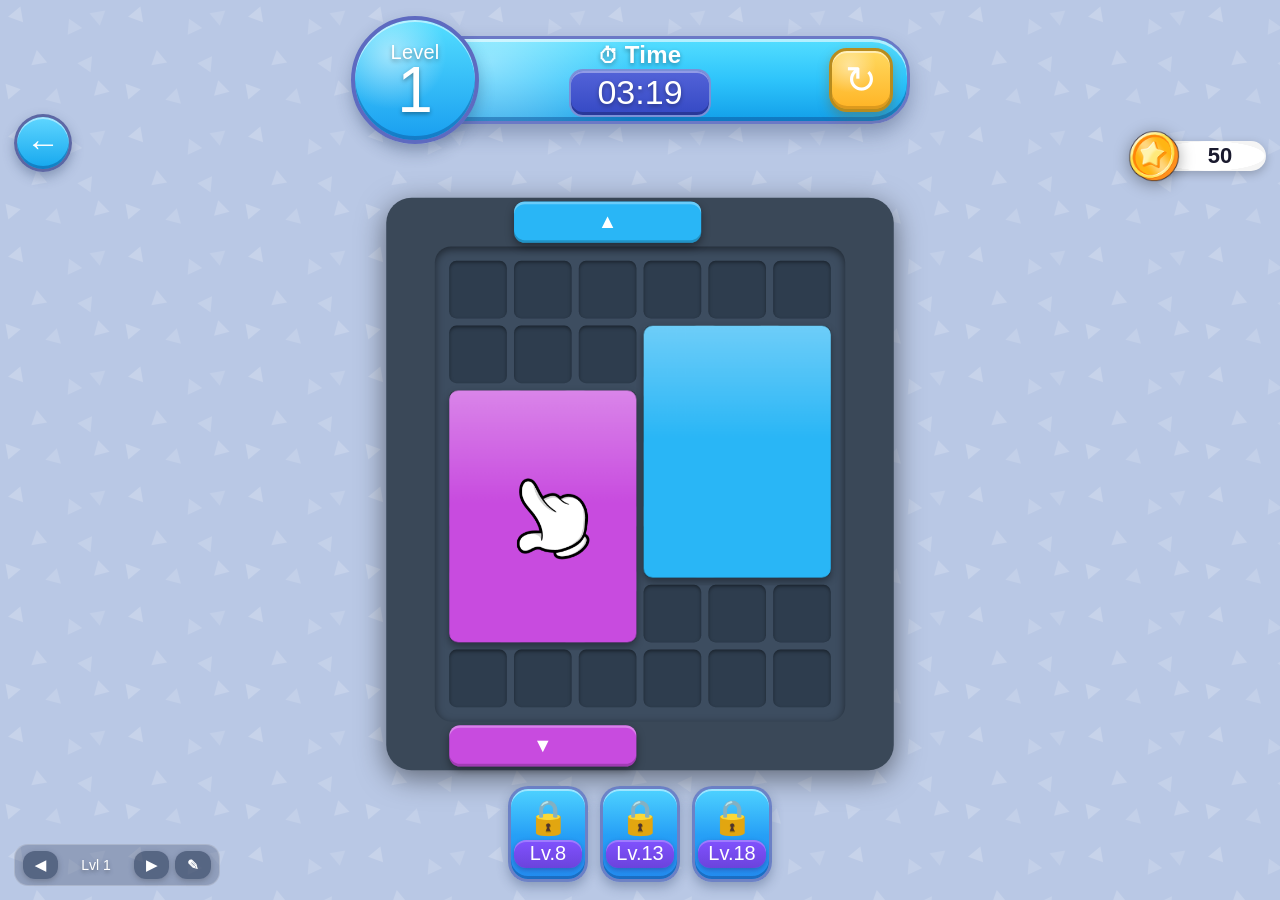
==== commit 9b61f186: "removed plus icon from currency panel" ====
--- a/index.html
+++ b/index.html
@@ -33,7 +33,6 @@
     <img src="coin.png" class="sc-coin" alt="">
     <div class="sc-panel">
       <span id="sc-value">50</span>
-      <button id="sc-add-btn" aria-label="Add coins"><img src="ic_plus.png" alt="+"></button>
     </div>
   </div>
 
@@ -78,37 +77,10 @@
   </div>
   <div id="out-time-overlay" style="display:none;" aria-hidden="true">
     <div id="out-time-modal">
-      <button id="out-time-close" class="out-time-close" aria-label="Close">✕</button>
       <div class="out-time-title">Out of Time!</div>
-      <div class="out-time-card">
-        <div class="out-time-clock">⏰</div>
-        <div class="out-time-plus">+20</div>
-        <div class="out-time-note">Get 20 seconds to keep playing!</div>
-      </div>
-      <button id="out-time-continue" class="out-time-cta">
-        <span>Continue</span>
-        <span class="out-time-price">🪙 900</span>
-      </button>
+      <div class="out-time-placeholder">тут будет отправка на гейм овер скрин</div>
+      <button id="out-time-continue" class="out-time-cta">+60 сек</button>
     </div>
-
-    <div id="fail-offer">
-      <div class="fail-badge">30% OFF</div>
-      <div class="fail-top">
-        <div class="fail-coins"><span class="coin-stack">🪙🪙🪙</span><span class="coin-count">1200</span></div>
-        <div class="fail-items">
-          <span class="fail-item"><i>🧲</i>x1</span>
-          <span class="fail-item"><i>⏰</i>x1</span>
-          <span class="fail-item"><i>🚀</i>x1</span>
-        </div>
-      </div>
-      <div class="fail-bottom">
-        <div class="fail-label">Fail Offer</div>
-        <div class="fail-price">5,99 US$</div>
-        <button id="out-time-free" class="fail-free-btn">Continue Level for FREE</button>
-      </div>
-    </div>
-
-    <div id="hold-hint">Hold to see the board</div>
   </div>
 
   <!-- Booster tutorial overlay -->
--- a/css/game.css
+++ b/css/game.css
@@ -539,6 +539,13 @@
   font-size: clamp(20px, 4.2vw, 28px);
   text-shadow: 0 2px 4px rgba(0,0,0,0.4);
 }
+.out-time-placeholder {
+  color: rgba(255,255,255,0.75);
+  font-size: clamp(13px, 3.4vw, 18px);
+  text-align: center;
+  margin: 8px 0 4px;
+  font-style: italic;
+}
 .out-time-cta {
   width: min(66vw, 210px);
   margin: 12px auto 0;
@@ -550,9 +557,7 @@
   font-size: clamp(26px, 5.6vw, 38px);
   line-height: 1;
   padding: 9px 8px 8px;
-  display: flex;
-  flex-direction: column;
-  gap: 3px;
+  display: block;
   cursor: pointer;
   box-shadow:
     inset 0 2px 0 rgba(255,255,255,0.46),
